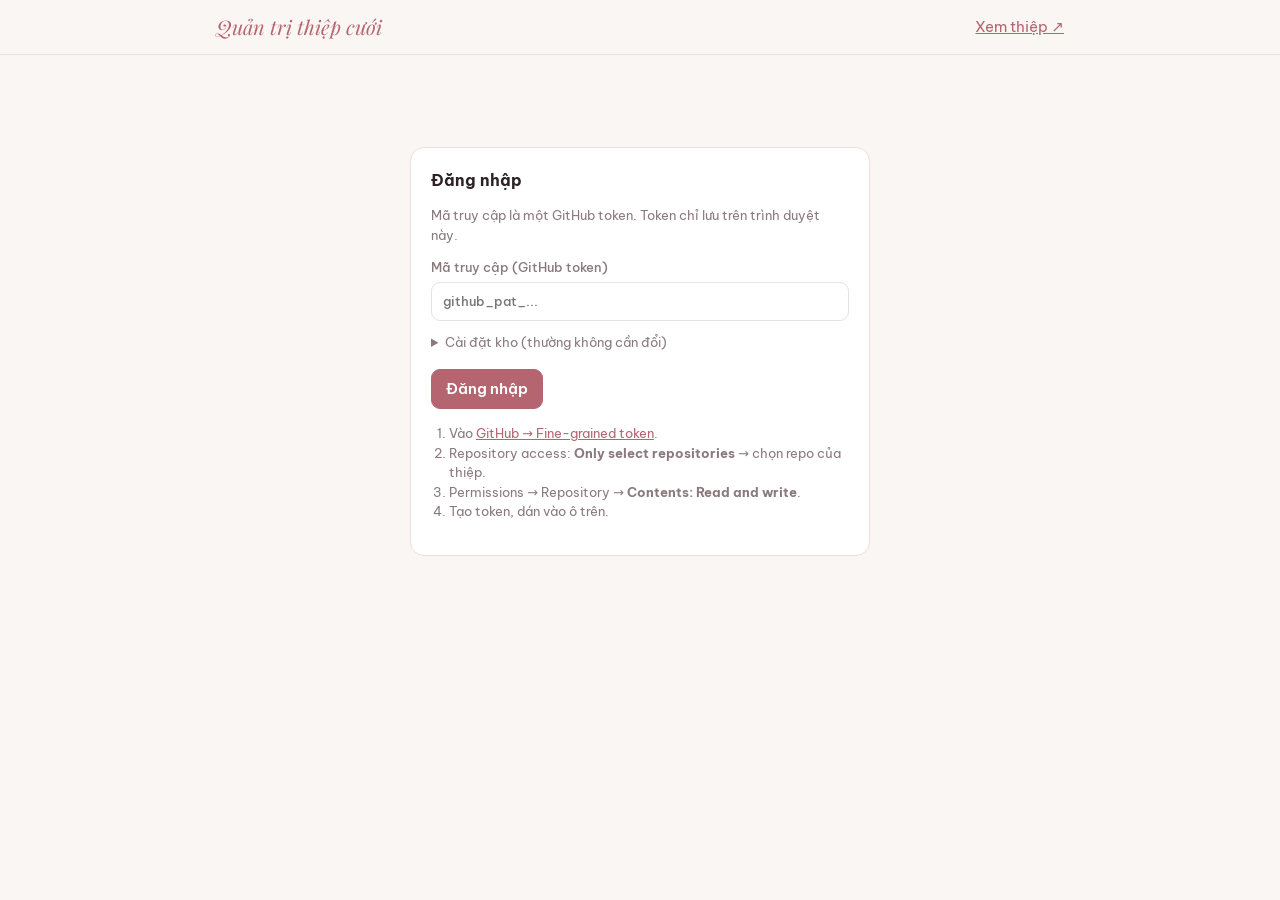
==== admin.html @ 13adabfc "feat(admin): xem trước trực tiếp và cho sửa toàn bộ chữ, ảnh trên thiệp - Admin chia đôi: form bên t" ====
<!doctype html>
<html lang="vi">
<head>
<meta charset="utf-8" />
<meta name="viewport" content="width=device-width, initial-scale=1" />
<meta name="robots" content="noindex, nofollow" />
<title>Quản trị thiệp cưới</title>
<link rel="preconnect" href="https://fonts.googleapis.com" />
<link href="https://fonts.googleapis.com/css2?family=Be+Vietnam+Pro:wght@400;500;600;700&family=Playfair+Display:ital,wght@1,500&display=swap" rel="stylesheet" />
<style>
  :root {
    --bg: #faf6f4; --card: #fff; --ink: #2d2326; --muted: #8a7a7e; --line: #ecdfe1;
    --accent: #b5656f; --accent-ink: #fff; --ok: #3f8a5c; --err: #c0392b;
  }
  * { box-sizing: border-box; }
  body { margin: 0; background: var(--bg); color: var(--ink); font: 15px/1.5 "Be Vietnam Pro", system-ui, sans-serif; }
  header { position: sticky; top: 0; z-index: 10; background: rgba(250,246,244,.92); backdrop-filter: blur(8px); border-bottom: 1px solid var(--line); }
  .bar { max-width: 880px; margin: 0 auto; padding: 12px 16px; display: flex; gap: 12px; align-items: center; }
  .brand { font-family: "Playfair Display", serif; font-style: italic; font-size: 20px; color: var(--accent); flex: 1; }
  main { max-width: 880px; margin: 0 auto; padding: 20px 16px 120px; }
  .card { background: var(--card); border: 1px solid var(--line); border-radius: 14px; padding: 20px; margin-bottom: 16px; }
  .card h2 { margin: 0 0 14px; font-size: 16px; }
  .card h3 { margin: 18px 0 8px; font-size: 13px; color: var(--muted); text-transform: uppercase; letter-spacing: .06em; }
  .grid { display: grid; grid-template-columns: repeat(auto-fill, minmax(240px, 1fr)); gap: 12px 16px; }
  label { display: block; font-size: 13px; font-weight: 500; color: var(--muted); }
  input, textarea { width: 100%; margin-top: 4px; padding: 9px 11px; border: 1px solid var(--line); border-radius: 9px; font: inherit; color: var(--ink); background: #fff; }
  input:focus, textarea:focus { outline: 2px solid color-mix(in srgb, var(--accent) 35%, transparent); border-color: var(--accent); }
  textarea { min-height: 84px; resize: vertical; }
  .full { grid-column: 1 / -1; }
  .item { border: 1px dashed var(--line); border-radius: 10px; padding: 12px; margin-bottom: 10px; }
  button { font: inherit; cursor: pointer; border-radius: 9px; border: 1px solid var(--line); background: #fff; padding: 8px 14px; color: var(--ink); }
  button.primary { background: var(--accent); border-color: var(--accent); color: var(--accent-ink); font-weight: 600; }
  button:disabled { opacity: .55; cursor: wait; }
  .photos { display: grid; grid-template-columns: repeat(auto-fill, minmax(150px, 1fr)); gap: 12px; }
  .photo { border: 1px solid var(--line); border-radius: 10px; overflow: hidden; background: #fff; }
  .photo img { display: block; width: 100%; aspect-ratio: 1; object-fit: cover; background: #f3eaec; }
  .photo .meta { padding: 8px; font-size: 12px; }
  .photo .meta b { display: block; font-weight: 600; margin-bottom: 6px; }
  .photo .new { outline: 3px solid var(--accent); outline-offset: -3px; }
  .photo button { width: 100%; padding: 6px; font-size: 12px; }
  .hint { color: var(--muted); font-size: 13px; }
  .savebar { position: fixed; left: 0; right: 0; bottom: 0; background: #fff; border-top: 1px solid var(--line); }
  .savebar .bar { justify-content: flex-end; }
  #status { flex: 1; font-size: 13px; color: var(--muted); }
  #status.ok { color: var(--ok); } #status.err { color: var(--err); }
  .login { max-width: 460px; margin: 8vh auto; }
  .login ol { padding-left: 18px; color: var(--muted); font-size: 13px; }
  a { color: var(--accent); }
  [hidden] { display: none !important; }

  /* Split view: form left, live preview right */
  body.split header .bar, body.split .savebar .bar { max-width: none; }
  body.split main { max-width: none; padding: 0; display: grid; grid-template-columns: minmax(420px, 1fr) minmax(380px, 1fr); }
  body.split #editorView { height: calc(100vh - 57px - 61px); overflow-y: auto; padding: 20px 16px 24px; }
  body.split #previewPane { display: flex; }
  #previewPane { display: none; flex-direction: column; height: calc(100vh - 57px - 61px); border-left: 1px solid var(--line); background: #efe7e9; }
  #previewPane .ptools { display: flex; gap: 8px; align-items: center; padding: 8px 12px; border-bottom: 1px solid var(--line); background: #fff; font-size: 13px; }
  #previewPane .ptools span { flex: 1; color: var(--muted); }
  #previewPane .ptools button { padding: 4px 10px; font-size: 13px; }
  #previewPane .ptools button.on { background: var(--accent); border-color: var(--accent); color: #fff; }
  #previewWrap { flex: 1; display: flex; justify-content: center; overflow: hidden; padding: 12px; }
  #previewFrame { border: 0; background: #fff; height: 100%; width: 100%; border-radius: 10px; box-shadow: 0 4px 24px rgba(0,0,0,.08); transition: width .2s; }
  #previewWrap.mobile #previewFrame { width: 400px; max-width: 100%; }
  @media (max-width: 900px) {
    body.split main { grid-template-columns: 1fr; }
    body.split #editorView { height: auto; overflow: visible; padding-bottom: 100px; }
    body.split #previewPane { display: none; }
  }
</style>
</head>
<body>
<header><div class="bar">
  <div class="brand">Quản trị thiệp cưới</div>
  <a id="viewSite" href="./" target="_blank">Xem thiệp ↗</a>
  <button id="logoutBtn" hidden>Đăng xuất</button>
</div></header>

<main>
  <!-- Login -->
  <section id="loginView" class="card login" hidden>
    <h2>Đăng nhập</h2>
    <p class="hint">Mã truy cập là một GitHub token. Token chỉ lưu trên trình duyệt này.</p>
    <label>Mã truy cập (GitHub token)
      <input id="tokenInput" type="password" autocomplete="off" placeholder="github_pat_..." />
    </label>
    <details style="margin-top:12px">
      <summary class="hint">Cài đặt kho (thường không cần đổi)</summary>
      <div class="grid" style="margin-top:8px">
        <label>Chủ repo <input id="ownerInput" /></label>
        <label>Tên repo <input id="repoInput" /></label>
        <label>Nhánh <input id="branchInput" /></label>
      </div>
    </details>
    <p style="margin-top:16px"><button class="primary" id="loginBtn">Đăng nhập</button></p>
    <ol>
      <li>Vào <a href="https://github.com/settings/personal-access-tokens/new" target="_blank" rel="noreferrer">GitHub → Fine-grained token</a>.</li>
      <li>Repository access: <b>Only select repositories</b> → chọn repo của thiệp.</li>
      <li>Permissions → Repository → <b>Contents: Read and write</b>.</li>
      <li>Tạo token, dán vào ô trên.</li>
    </ol>
  </section>

  <!-- Editor -->
  <div id="editorView" hidden></div>

  <!-- Live preview (only shown in split mode, wide screens) -->
  <section id="previewPane" aria-label="Xem trước">
    <div class="ptools">
      <span>Xem trước – cập nhật ngay khi gõ (chưa lưu lên live)</span>
      <button type="button" id="pvMobile" class="on">Điện thoại</button>
      <button type="button" id="pvDesktop">Máy tính</button>
      <button type="button" id="pvReload" title="Tải lại xem trước">↻</button>
    </div>
    <div id="previewWrap" class="mobile"><iframe id="previewFrame" title="Xem trước thiệp"></iframe></div>
  </section>
</main>

<div class="savebar" id="saveBar" hidden><div class="bar">
  <span id="status">Chưa có thay đổi</span>
  <button class="primary" id="saveBtn">Lưu &amp; đăng lên</button>
</div></div>

<input type="file" id="filePicker" accept="image/*" hidden />

<script>
(function () {
  const DEFAULTS = { owner: 'longnhatnguyen', repo: 'trongtien', branch: 'main' };
  const PHOTO_DIR = 'assets/photos/uploads';
  const store = {
    get(k) { try { return localStorage.getItem('wadmin.' + k); } catch { return null; } },
    set(k, v) { try { localStorage.setItem('wadmin.' + k, v); } catch {} },
    del(k) { try { localStorage.removeItem('wadmin.' + k); } catch {} },
  };
  const cfg = {
    token: store.get('token') || '',
    owner: store.get('owner') || DEFAULTS.owner,
    repo: store.get('repo') || DEFAULTS.repo,
    branch: store.get('branch') || DEFAULTS.branch,
  };

  let data = null, sha = null;
  const pending = {}; // photoKey -> { blob, dataUrl, name }
  const justUploaded = {}; // photoKey -> dataUrl (preview only)
  const $ = (id) => document.getElementById(id);
  const statusEl = $('status');

  function setStatus(msg, cls) { statusEl.textContent = msg; statusEl.className = cls || ''; }

  // ---------- GitHub API ----------
  async function gh(path, opts = {}) {
    const res = await fetch(`https://api.github.com/repos/${cfg.owner}/${cfg.repo}/${path}`, {
      ...opts,
      headers: {
        Authorization: `Bearer ${cfg.token}`,
        Accept: 'application/vnd.github+json',
        'X-GitHub-Api-Version': '2022-11-28',
        ...(opts.body ? { 'Content-Type': 'application/json' } : {}),
      },
    });
    if (!res.ok) {
      let msg = res.status + '';
      try { msg += ' ' + (await res.json()).message; } catch {}
      const err = new Error(msg); err.status = res.status; throw err;
    }
    return res.json();
  }
  const b64ToUtf8 = (b64) => new TextDecoder().decode(Uint8Array.from(atob(b64.replace(/\n/g, '')), c => c.charCodeAt(0)));
  const utf8ToB64 = (str) => { let s = ''; new TextEncoder().encode(str).forEach(b => s += String.fromCharCode(b)); return btoa(s); };
  const blobToB64 = (blob) => new Promise((ok, no) => { const r = new FileReader(); r.onload = () => ok(r.result.split(',')[1]); r.onerror = no; r.readAsDataURL(blob); });

  async function loadContent() {
    const f = await gh(`contents/content.json?ref=${encodeURIComponent(cfg.branch)}`);
    sha = f.sha;
    data = JSON.parse(b64ToUtf8(f.content));
    // Local dev: show the working-copy content.json (may have newer fields than GitHub)
    if (/^(localhost|127\.0\.0\.1)$/.test(location.hostname)) {
      try {
        const r = await fetch('content.json?t=' + Date.now(), { cache: 'no-store' });
        if (r.ok) data = await r.json();
      } catch {}
    }
  }

  async function putFile(path, b64, message, fileSha) {
    return gh(`contents/${path}`, {
      method: 'PUT',
      body: JSON.stringify({ message, content: b64, branch: cfg.branch, ...(fileSha ? { sha: fileSha } : {}) }),
    });
  }

  // ---------- Image resize (keeps repo & page light) ----------
  function resizeImage(file, maxSide = 1800, quality = 0.85) {
    return new Promise((ok, no) => {
      const img = new Image();
      img.onload = () => {
        const s = Math.min(1, maxSide / Math.max(img.width, img.height));
        const c = document.createElement('canvas');
        c.width = Math.round(img.width * s); c.height = Math.round(img.height * s);
        c.getContext('2d').drawImage(img, 0, 0, c.width, c.height);
        c.toBlob(b => b ? ok({ blob: b, dataUrl: c.toDataURL('image/jpeg', 0.6) }) : no(new Error('Không đọc được ảnh')), 'image/jpeg', quality);
        URL.revokeObjectURL(img.src);
      };
      img.onerror = () => no(new Error('File không phải ảnh hợp lệ'));
      img.src = URL.createObjectURL(file);
    });
  }

  // ---------- Form builder ----------
  const get = (o, p) => p.split('.').reduce((x, k) => x?.[k], o);
  const set = (o, p, v) => { const ks = p.split('.'); const last = ks.pop(); ks.reduce((x, k) => x[k], o)[last] = v; };
  let dirty = false;
  function markDirty() { dirty = true; setStatus('Có thay đổi chưa lưu'); schedulePreview(); }

  // ---------- Live preview (iframe of the real invitation, same origin) ----------
  const frame = $('previewFrame');
  let pvTimer = null;
  function schedulePreview() { clearTimeout(pvTimer); pvTimer = setTimeout(sendPreview, 250); }
  function sendPreview() {
    if (!data || !frame.contentWindow) return;
    const copy = JSON.parse(JSON.stringify(data));
    Object.keys(justUploaded).forEach(k => { copy.photos[k] = justUploaded[k]; });
    Object.keys(pending).forEach(k => { copy.photos[k] = pending[k].dataUrl; });
    frame.contentWindow.postMessage({ type: 'wedding-preview', data: copy }, location.origin);
  }
  frame.addEventListener('load', () => setTimeout(sendPreview, 300));
  let textLabels = null; // original texts, used as field labels

  // Click in preview -> focus the matching field
  window.addEventListener('message', (e) => {
    if (e.origin !== location.origin || !e.data || e.data.type !== 'wedding-pick') return;
    const root = $('editorView');
    for (const p of e.data.paths || []) {
      const el = root.querySelector(`[data-path="${CSS.escape(p)}"]`);
      if (!el) continue;
      el.scrollIntoView({ behavior: 'smooth', block: 'center' });
      const target = el.matches('input,textarea') ? el : el.querySelector('button');
      setTimeout(() => target && target.focus({ preventScroll: true }), 300);
      el.animate([{ boxShadow: '0 0 0 4px #b5656f' }, { boxShadow: '0 0 0 0 transparent' }], { duration: 1400 });
      break;
    }
  });
  function loadPreview() { frame.src = './?preview=1&t=' + Date.now(); }
  $('pvReload').addEventListener('click', loadPreview);
  $('pvMobile').addEventListener('click', () => { $('previewWrap').classList.add('mobile'); $('pvMobile').classList.add('on'); $('pvDesktop').classList.remove('on'); });
  $('pvDesktop').addEventListener('click', () => { $('previewWrap').classList.remove('mobile'); $('pvDesktop').classList.add('on'); $('pvMobile').classList.remove('on'); });

  function field(label, path, opts = {}) {
    const wrap = document.createElement('label');
    if (opts.full) wrap.className = 'full';
    wrap.textContent = label;
    const el = document.createElement(opts.area ? 'textarea' : 'input');
    if (opts.type) el.type = opts.type;
    if (opts.placeholder) el.placeholder = opts.placeholder;
    el.value = get(data, path) ?? '';
    el.dataset.path = path;
    el.addEventListener('input', () => { set(data, path, el.value); markDirty(); });
    wrap.appendChild(el);
    return wrap;
  }
  function card(title, hint) {
    const c = document.createElement('section'); c.className = 'card';
    c.innerHTML = `<h2></h2>${hint ? '<p class="hint"></p>' : ''}`;
    c.querySelector('h2').textContent = title;
    if (hint) c.querySelector('.hint').textContent = hint;
    return c;
  }
  function grid(children) { const g = document.createElement('div'); g.className = 'grid'; children.forEach(ch => g.appendChild(ch)); return g; }
  function sub(text) { const h = document.createElement('h3'); h.textContent = text; return h; }

  const PHOTO_LABELS = {
    heroCover: 'Ảnh bìa chính', envelopeCandid1: 'Phong bì – ảnh 1', envelopeCandid2: 'Phong bì – ảnh 2',
    saveTheDate: 'Nền Save the Date', groomPortrait: 'Chân dung chú rể', bridePortrait: 'Chân dung cô dâu',
    galleryTilted1: 'Album – ảnh nghiêng 1', galleryTilted2: 'Album – ảnh nghiêng 2',
    gallery1: 'Album 1', gallery2: 'Album 2', gallery3: 'Album 3', gallery4: 'Album 4',
    gallery5: 'Album 5', gallery6: 'Album 6', gallery7: 'Album 7', gallery8: 'Album 8',
    timelineBg: 'Nền lịch trình', guestbookBg: 'Nền sổ lưu bút', footerBg: 'Ảnh kết',
    qrGroom: 'QR mừng cưới – chú rể', qrBride: 'QR mừng cưới – cô dâu',
  };
  const siteUrl = (p) => `https://raw.githubusercontent.com/${cfg.owner}/${cfg.repo}/${cfg.branch}/${p}`;

  function buildEditor() {
    const root = $('editorView'); root.innerHTML = '';

    const c1 = card('Cô dâu & chú rể');
    c1.appendChild(grid([
      field('Tên chú rể', 'groomName'), field('Tên cô dâu', 'brideName'),
      field('Chữ lồng – chữ cái chú rể', 'monogramGroom', { placeholder: 'T' }),
      field('Chữ lồng – chữ cái cô dâu', 'monogramBride', { placeholder: 'H' }),
      field('Tiêu đề lớn đầu thiệp', 'heroTitle', { placeholder: "We're getting married" }),
      field('Câu khẩu hiệu', 'tagline'),
    ]));
    c1.appendChild(sub('Bố mẹ'));
    c1.appendChild(grid([
      field('Bố chú rể', 'parents.groomFather'), field('Mẹ chú rể', 'parents.groomMother'),
      field('Bố cô dâu', 'parents.brideFather'), field('Mẹ cô dâu', 'parents.brideMother'),
    ]));
    root.appendChild(c1);

    const c2 = card('Ngày cưới', 'Ngày giờ đếm ngược dùng định dạng của máy (giờ Việt Nam).');
    c2.appendChild(grid([
      field('Ngày hiển thị', 'dateText', { placeholder: '28.11.2026' }),
      field('Ngày giờ đếm ngược', 'weddingDateTime', { type: 'datetime-local' }),
    ]));
    root.appendChild(c2);

    const c3 = card('Lễ cưới');
    [['groom', 'Nhà trai'], ['bride', 'Nhà gái']].forEach(([s, name]) => {
      c3.appendChild(sub(name));
      c3.appendChild(grid([
        field('Tên lễ', `events.${s}.title`), field('Dòng phụ', `events.${s}.subtitle`),
        field('Giờ', `events.${s}.time`), field('Ngày', `events.${s}.date`),
        field('Âm lịch', `events.${s}.lunar`, { full: true }),
        field('Địa điểm', `events.${s}.place`), field('Địa chỉ', `events.${s}.address`),
        field('Link Google Maps', `events.${s}.mapUrl`, { full: true }),
      ]));
    });
    root.appendChild(c3);

    const c4 = card('Chuyện tình yêu');
    data.story.forEach((_, i) => {
      const it = document.createElement('div'); it.className = 'item';
      it.appendChild(grid([
        field('Thời gian', `story.${i}.time`), field('Tiêu đề', `story.${i}.title`),
        field('Nội dung', `story.${i}.text`, { area: true, full: true }),
      ]));
      c4.appendChild(it);
    });
    root.appendChild(c4);

    const c5 = card('Lịch trình ngày cưới');
    data.schedule.forEach((_, i) => {
      const g = grid([field('Giờ', `schedule.${i}.time`), field('Hoạt động', `schedule.${i}.label`)]);
      g.classList.add('item'); c5.appendChild(g);
    });
    root.appendChild(c5);

    const c6 = card('Mừng cưới (tài khoản)', 'Nhớ thay cả ảnh QR ở phần Ảnh nếu đổi số tài khoản.');
    [['groom', 'Chú rể'], ['bride', 'Cô dâu']].forEach(([s, name]) => {
      c6.appendChild(sub(name));
      c6.appendChild(grid([
        field('Ngân hàng', `bank.${s}.bank`), field('Chủ tài khoản', `bank.${s}.owner`), field('Số tài khoản', `bank.${s}.number`),
      ]));
    });
    root.appendChild(c6);

    const c7 = card('Lời cảm ơn cuối thiệp');
    c7.appendChild(grid([field('Nội dung', 'thankYou', { area: true, full: true })]));
    root.appendChild(c7);

    if (data.texts) {
      const c9 = card('Tất cả chữ khác trên thiệp', 'Mẹo: bấm vào chữ bất kỳ ở khung xem trước để nhảy tới ô tương ứng.');
      if (!textLabels) textLabels = { ...data.texts };
      const items = Object.keys(data.texts).map(k => {
        const label = (textLabels[k] || k).replace(/\s+/g, ' ').slice(0, 40);
        const v = data.texts[k] || '';
        return field(label, `texts.${k}`, { area: v.includes('\n') || v.length > 60, full: v.length > 60 });
      });
      c9.appendChild(grid(items));
      root.appendChild(c9);
    }

    const c8 = card('Ảnh', 'Bấm "Đổi ảnh" để chọn ảnh mới. Ảnh được tự thu nhỏ trước khi tải lên.');
    const pg = document.createElement('div'); pg.className = 'photos';
    Object.keys(data.photos).forEach(key => {
      const box = document.createElement('div'); box.className = 'photo';
      box.dataset.path = 'photos.' + key;
      const label = PHOTO_LABELS[key] || ('Trang trí: ' + key.replace(/^img_/, '').replace(/_/g, ' '));
      const img = document.createElement('img'); img.loading = 'lazy'; img.alt = label;
      img.src = pending[key]?.dataUrl || siteUrl(data.photos[key]);
      if (pending[key]) img.classList.add('new');
      const meta = document.createElement('div'); meta.className = 'meta';
      const b = document.createElement('b'); b.textContent = label;
      const btn = document.createElement('button'); btn.type = 'button'; btn.textContent = 'Đổi ảnh';
      btn.addEventListener('click', () => pickPhoto(key, img));
      meta.append(b, btn); box.append(img, meta); pg.appendChild(box);
    });
    c8.appendChild(pg);
    root.appendChild(c8);
  }

  let pickTarget = null;
  function pickPhoto(key, img) { pickTarget = { key, img }; $('filePicker').value = ''; $('filePicker').click(); }
  $('filePicker').addEventListener('change', async (e) => {
    const file = e.target.files[0]; if (!file || !pickTarget) return;
    try {
      const { blob, dataUrl } = await resizeImage(file);
      const name = `${pickTarget.key}-${Date.now()}.jpg`;
      pending[pickTarget.key] = { blob, dataUrl, name };
      pickTarget.img.src = dataUrl; pickTarget.img.classList.add('new');
      markDirty();
    } catch (err) { setStatus(err.message, 'err'); }
  });

  // ---------- Save ----------
  async function save() {
    const btn = $('saveBtn'); btn.disabled = true;
    try {
      const keys = Object.keys(pending);
      for (let i = 0; i < keys.length; i++) {
        const k = keys[i], p = pending[k];
        setStatus(`Đang tải ảnh ${i + 1}/${keys.length}…`);
        const path = `${PHOTO_DIR}/${p.name}`;
        await putFile(path, await blobToB64(p.blob), `admin: cập nhật ảnh ${k}`);
        data.photos[k] = path;
        justUploaded[k] = p.dataUrl; // Pages needs ~1 min to serve the new file; keep preview showing it
        delete pending[k];
      }
      setStatus('Đang lưu nội dung…');
      const json = JSON.stringify(data, null, 2) + '\n';
      try {
        const r = await putFile('content.json', utf8ToB64(json), 'admin: cập nhật nội dung thiệp', sha);
        sha = r.content.sha;
      } catch (err) {
        if (err.status !== 409) throw err;
        // Someone else saved meanwhile: refresh sha and retry once, keeping the edits in this form
        setStatus('Nội dung đã đổi ở nơi khác, đang thử lưu lại…');
        const latest = await gh(`contents/content.json?ref=${encodeURIComponent(cfg.branch)}`);
        const r2 = await putFile('content.json', utf8ToB64(json), 'admin: cập nhật nội dung thiệp', latest.sha);
        sha = r2.content.sha;
      }
      dirty = false;
      setStatus('Đã lưu ✓ Đã lên live, site cập nhật sau khoảng 1–2 phút.', 'ok');
      buildEditor();
      sendPreview();
    } catch (err) {
      setStatus('Lỗi: ' + err.message, 'err');
    } finally { btn.disabled = false; }
  }

  // ---------- Views ----------
  function showLogin(msg) {
    document.body.classList.remove('split');
    $('loginView').hidden = false; $('editorView').hidden = true; $('saveBar').hidden = true; $('logoutBtn').hidden = true;
    $('tokenInput').value = ''; $('ownerInput').value = cfg.owner; $('repoInput').value = cfg.repo; $('branchInput').value = cfg.branch;
    if (msg) { const p = $('loginView').querySelector('.hint'); p.textContent = msg; p.style.color = 'var(--err)'; }
  }
  async function enter() {
    setStatus('Đang tải…');
    try { await loadContent(); }
    catch (err) {
      if (err.status === 404) {
        // Token can see the repo but content.json isn't pushed yet?
        const repoOk = await fetch(`https://api.github.com/repos/${cfg.owner}/${cfg.repo}`, { headers: { Authorization: `Bearer ${cfg.token}` } }).then(r => r.ok).catch(() => false);
        if (repoOk) return showLogin(`Token hợp lệ, nhưng repo chưa có file content.json trên nhánh "${cfg.branch}". Hãy push code lên trước.`);
      }
      if (err.status === 401 || err.status === 403 || err.status === 404) {
        store.del('token'); cfg.token = '';
        return showLogin('Không truy cập được repo: token sai, hết hạn, hoặc chưa cấp quyền Contents.');
      }
      return showLogin('Lỗi tải dữ liệu: ' + err.message);
    }
    $('loginView').hidden = true; $('editorView').hidden = false; $('saveBar').hidden = false; $('logoutBtn').hidden = false;
    buildEditor(); setStatus('Chưa có thay đổi');
    document.body.classList.add('split');
    loadPreview();
  }

  $('loginBtn').addEventListener('click', () => {
    cfg.token = $('tokenInput').value.trim();
    cfg.owner = $('ownerInput').value.trim() || DEFAULTS.owner;
    cfg.repo = $('repoInput').value.trim() || DEFAULTS.repo;
    cfg.branch = $('branchInput').value.trim() || DEFAULTS.branch;
    if (!cfg.token) return;
    store.set('token', cfg.token); store.set('owner', cfg.owner); store.set('repo', cfg.repo); store.set('branch', cfg.branch);
    enter();
  });
  $('tokenInput').addEventListener('keydown', e => { if (e.key === 'Enter') $('loginBtn').click(); });
  $('logoutBtn').addEventListener('click', () => { store.del('token'); cfg.token = ''; showLogin(); });
  $('saveBtn').addEventListener('click', save);
  window.addEventListener('beforeunload', e => { if (dirty) { e.preventDefault(); e.returnValue = ''; } });

  cfg.token ? enter() : showLogin();
})();
</script>
</body>
</html>
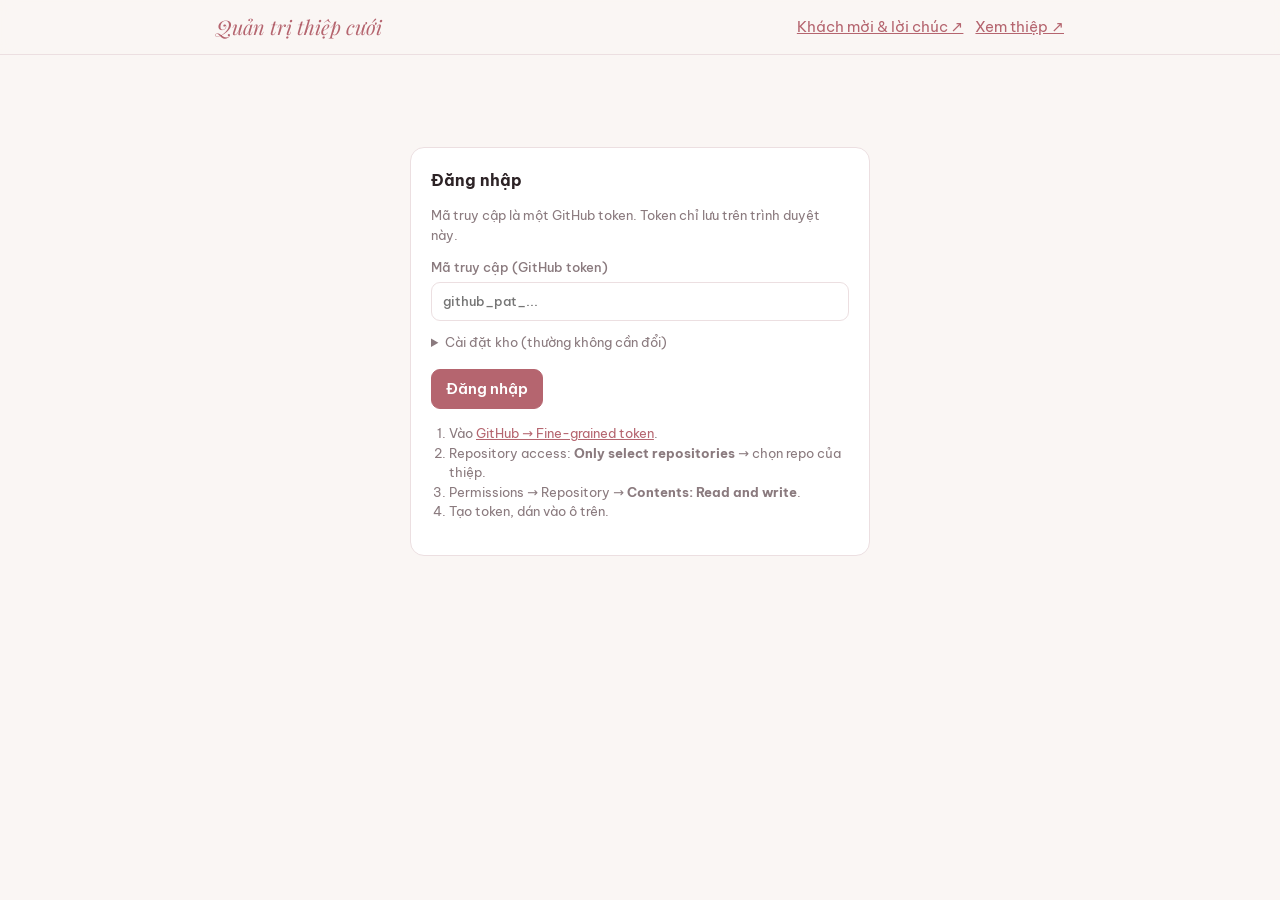
==== commit 86e2026d: "feat(guests): thêm trang xem danh sách xác nhận tham dự và lời chúc - guests.html đọc danh_sach_rsvp" ====
--- a/admin.html
+++ b/admin.html
@@ -71,6 +71,7 @@
 <body>
 <header><div class="bar">
   <div class="brand">Quản trị thiệp cưới</div>
+  <a href="guests.html" target="_blank">Khách mời & lời chúc ↗</a>
   <a id="viewSite" href="./" target="_blank">Xem thiệp ↗</a>
   <button id="logoutBtn" hidden>Đăng xuất</button>
 </div></header>
